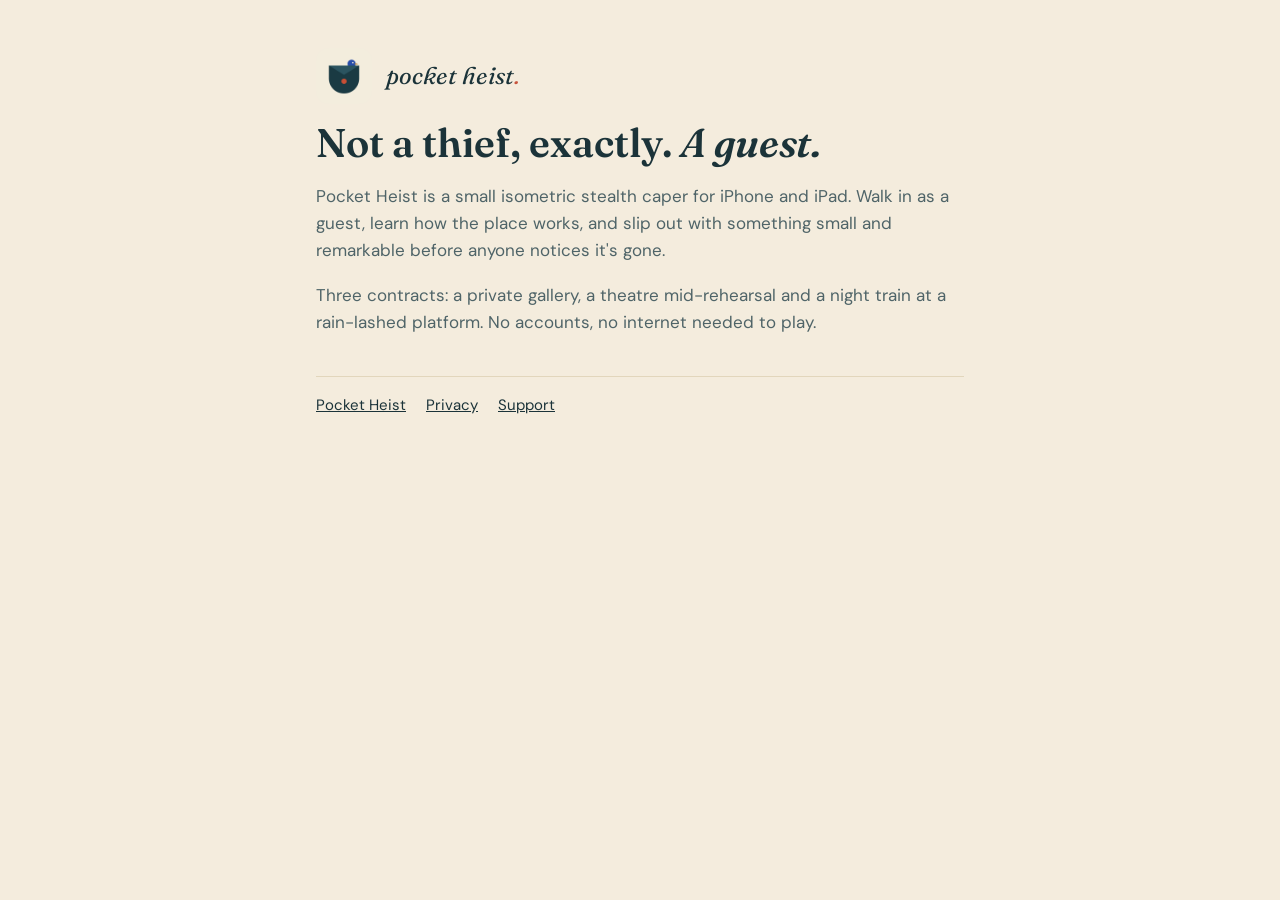
==== index.html @ b3bf0fcc "Pocket Heist site: home, privacy policy, support Co-Authored-By: Claude Opus 5.5 <noreply@anthropic." ====
<!doctype html><html lang="en"><head><meta charset="utf-8"><meta name="viewport" content="width=device-width,initial-scale=1"><link rel="stylesheet" href="https://fonts.googleapis.com/css2?family=DM+Sans:wght@400;500&family=Fraunces:ital,wght@0,600;1,500&display=swap"><link rel="stylesheet" href="style.css"><link rel="icon" href="icon.png"><title>Pocket Heist</title></head><body><main>
<div class="top"><img src="icon.png" alt=""><a href="./">pocket heist<span style="color:#C8553D">.</span></a></div>
<h1>Not a thief, exactly. <em>A guest.</em></h1>
<p>Pocket Heist is a small isometric stealth caper for iPhone and iPad. Walk in as a guest, learn how the place works, and slip out with something small and remarkable before anyone notices it's gone.</p>
<p>Three contracts: a private gallery, a theatre mid-rehearsal and a night train at a rain-lashed platform. No accounts, no internet needed to play.</p>
<nav><a href="./">Pocket Heist</a><a href="privacy.html">Privacy</a><a href="support.html">Support</a></nav>
</main></body></html>
---- style.css ----
:root { --paper: #F4ECDD; --ink: #1B3339; --soft: #4F6468; --red: #C8553D; --rule: #E2D6BC; }
* { box-sizing: border-box; }
body { margin: 0; background: var(--paper); color: var(--ink); font: 17px/1.6 "DM Sans", system-ui, sans-serif; }
main { max-width: 680px; margin: 0 auto; padding: 48px 16px 64px; }
h1, h2 { font-family: "Fraunces", Georgia, serif; font-weight: 600; line-height: 1.15; }
h1 { font-size: 40px; margin: 16px 0 4px; }
h1 .dot { color: var(--red); }
h2 { font-size: 22px; margin: 32px 0 8px; }
p, li { color: var(--soft); }
a { color: var(--ink); }
.top { display: flex; align-items: center; gap: 14px; }
.top img { width: 56px; height: 56px; border-radius: 13px; }
.top a { text-decoration: none; font-family: "Fraunces", Georgia, serif; font-style: italic; font-size: 24px; }
.muted { font-size: 14px; }
nav { margin-top: 40px; padding-top: 16px; border-top: 1px solid var(--rule); font-size: 15px; display: flex; gap: 20px; }
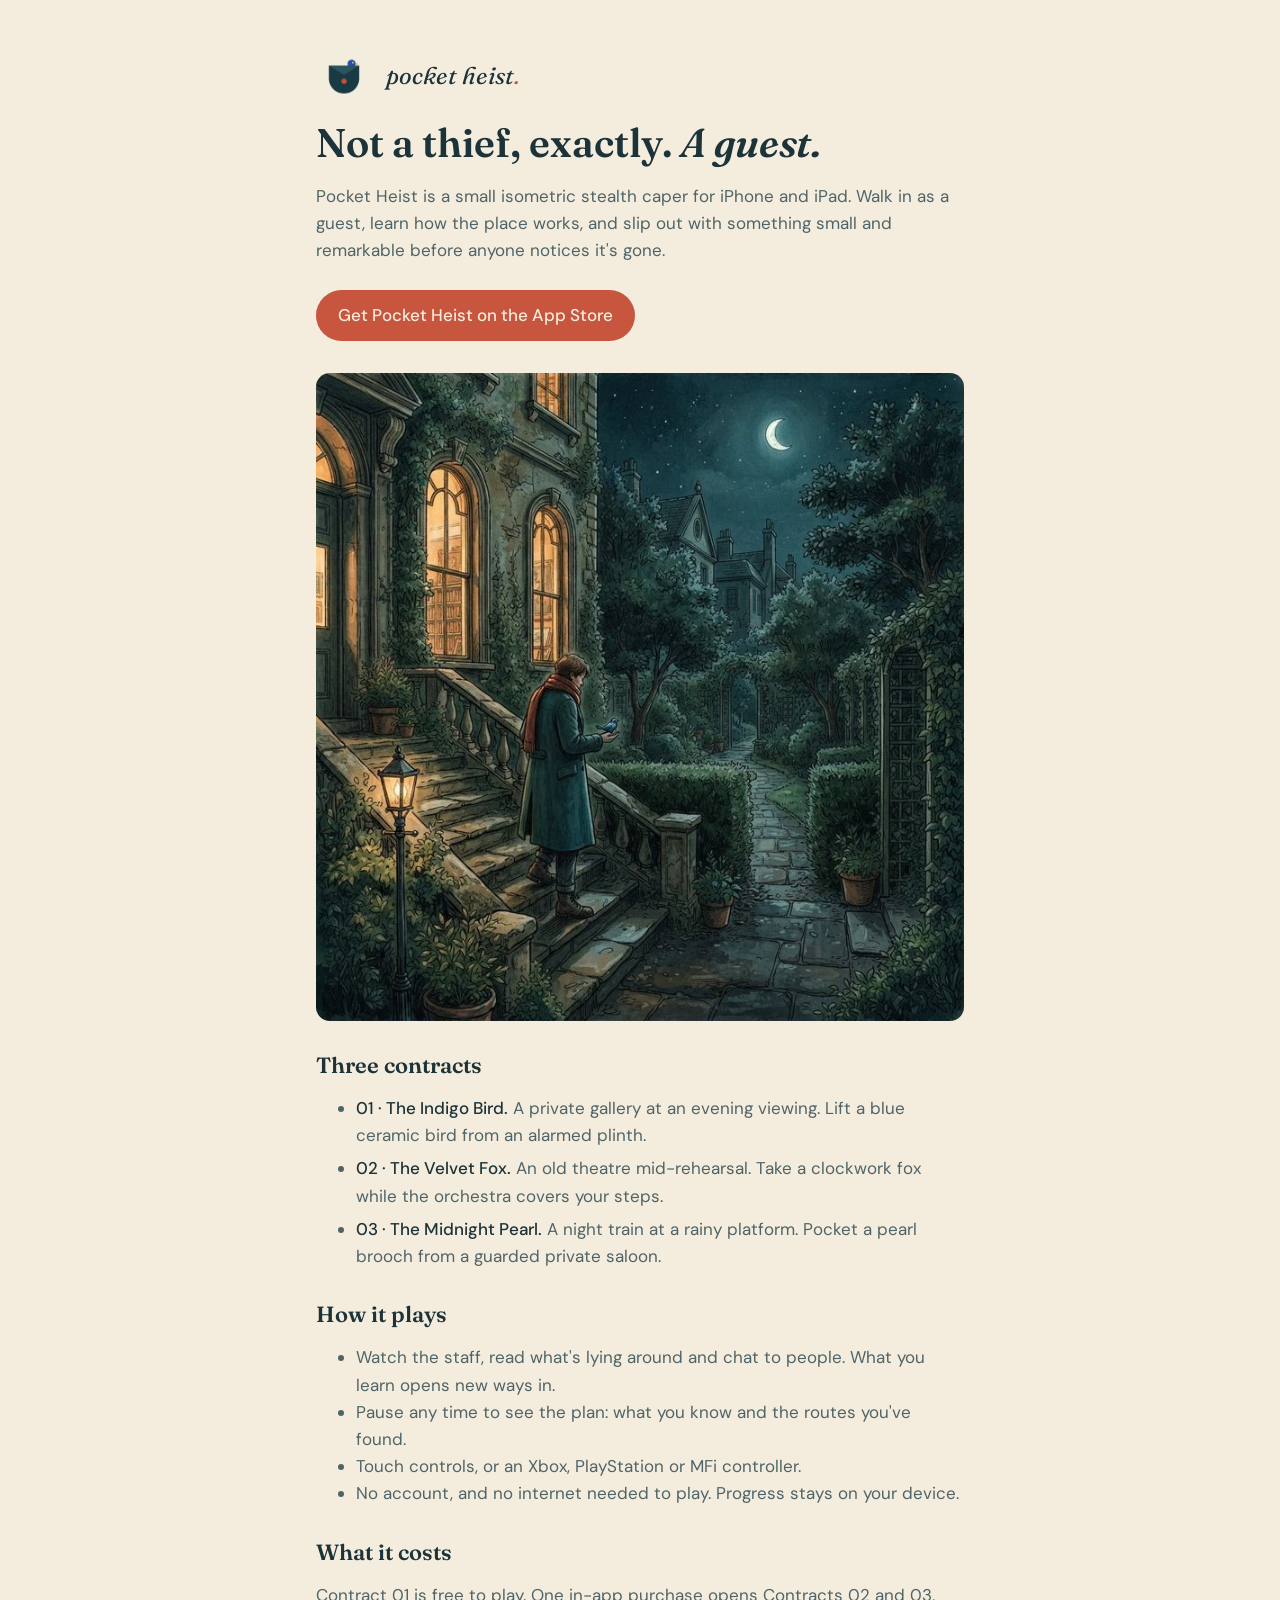
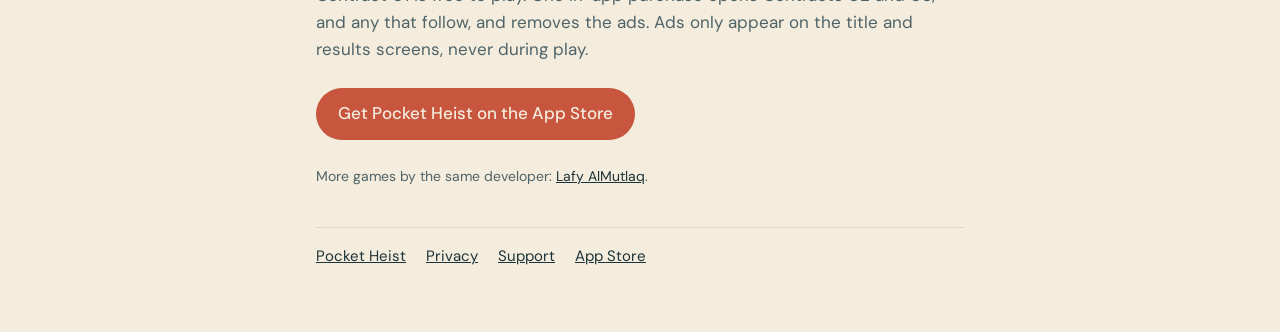
==== commit 92510946: "Site: App Store link, real art, and what the game costs The home page had no way to reach the App St" ====
--- a/index.html
+++ b/index.html
@@ -1,7 +1,33 @@
-<!doctype html><html lang="en"><head><meta charset="utf-8"><meta name="viewport" content="width=device-width,initial-scale=1"><link rel="stylesheet" href="https://fonts.googleapis.com/css2?family=DM+Sans:wght@400;500&family=Fraunces:ital,wght@0,600;1,500&display=swap"><link rel="stylesheet" href="style.css"><link rel="icon" href="icon.png"><title>Pocket Heist</title></head><body><main>
+<!doctype html><html lang="en"><head><meta charset="utf-8"><meta name="viewport" content="width=device-width,initial-scale=1"><link rel="stylesheet" href="https://fonts.googleapis.com/css2?family=DM+Sans:wght@400;500&family=Fraunces:ital,wght@0,600;1,500&display=swap"><link rel="stylesheet" href="style.css"><link rel="icon" href="icon.png"><title>Pocket Heist · a stealth caper for iPhone and iPad</title>
+<meta name="description" content="A small isometric stealth game for iPhone and iPad. Walk in as a guest, learn how the place works, and slip out with something remarkable. Three contracts, no account, plays offline.">
+<meta property="og:title" content="Pocket Heist">
+<meta property="og:description" content="Not a thief, exactly. A guest. A small isometric stealth caper for iPhone and iPad.">
+<meta property="og:type" content="website">
+<meta property="og:url" content="https://lafygit.github.io/pocket-heist/">
+<meta property="og:image" content="https://lafygit.github.io/pocket-heist/art/og.jpg">
+<meta name="twitter:card" content="summary_large_image">
+</head><body><main>
 <div class="top"><img src="icon.png" alt=""><a href="./">pocket heist<span style="color:#C8553D">.</span></a></div>
 <h1>Not a thief, exactly. <em>A guest.</em></h1>
 <p>Pocket Heist is a small isometric stealth caper for iPhone and iPad. Walk in as a guest, learn how the place works, and slip out with something small and remarkable before anyone notices it's gone.</p>
-<p>Three contracts: a private gallery, a theatre mid-rehearsal and a night train at a rain-lashed platform. No accounts, no internet needed to play.</p>
-<nav><a href="./">Pocket Heist</a><a href="privacy.html">Privacy</a><a href="support.html">Support</a></nav>
+<p><a class="store" href="https://apps.apple.com/sa/developer/lafi-almutlaq/id1896577159">Get Pocket Heist on the App Store</a></p>
+<img class="hero" src="art/indigo-bird.jpg" alt="Painted scene: a guest in a red scarf steps out of a lamplit gallery at night, holding a small blue bird" width="720" height="720">
+<h2>Three contracts</h2>
+<ul class="contracts">
+<li><b>01 · The Indigo Bird.</b> A private gallery at an evening viewing. Lift a blue ceramic bird from an alarmed plinth.</li>
+<li><b>02 · The Velvet Fox.</b> An old theatre mid-rehearsal. Take a clockwork fox while the orchestra covers your steps.</li>
+<li><b>03 · The Midnight Pearl.</b> A night train at a rainy platform. Pocket a pearl brooch from a guarded private saloon.</li>
+</ul>
+<h2>How it plays</h2>
+<ul>
+<li>Watch the staff, read what's lying around and chat to people. What you learn opens new ways in.</li>
+<li>Pause any time to see the plan: what you know and the routes you've found.</li>
+<li>Touch controls, or an Xbox, PlayStation or MFi controller.</li>
+<li>No account, and no internet needed to play. Progress stays on your device.</li>
+</ul>
+<h2>What it costs</h2>
+<p>Contract 01 is free to play. One in-app purchase opens Contracts 02 and 03, and any that follow, and removes the ads. Ads only appear on the title and results screens, never during play.</p>
+<p><a class="store" href="https://apps.apple.com/sa/developer/lafi-almutlaq/id1896577159">Get Pocket Heist on the App Store</a></p>
+<p class="muted">More games by the same developer: <a href="https://lafygit.github.io/">Lafy AlMutlaq</a>.</p>
+<nav><a href="./">Pocket Heist</a><a href="privacy.html">Privacy</a><a href="support.html">Support</a><a href="https://apps.apple.com/sa/developer/lafi-almutlaq/id1896577159">App Store</a></nav>
 </main></body></html>
--- a/style.css
+++ b/style.css
@@ -12,4 +12,9 @@
 .top img { width: 56px; height: 56px; border-radius: 13px; }
 .top a { text-decoration: none; font-family: "Fraunces", Georgia, serif; font-style: italic; font-size: 24px; }
 .muted { font-size: 14px; }
-nav { margin-top: 40px; padding-top: 16px; border-top: 1px solid var(--rule); font-size: 15px; display: flex; gap: 20px; }
+nav { margin-top: 40px; padding-top: 16px; border-top: 1px solid var(--rule); font-size: 15px; display: flex; flex-wrap: wrap; gap: 8px 20px; }
+.store { display: inline-block; margin: 8px 0; padding: 12px 22px; border-radius: 999px; background: var(--red); color: var(--paper); font-weight: 500; text-decoration: none; }
+.store:hover, .store:focus-visible { background: var(--ink); }
+.hero { display: block; width: 100%; height: auto; margin: 24px 0 8px; border-radius: 14px; }
+.contracts li { margin-bottom: 6px; }
+.contracts b { color: var(--ink); font-weight: 500; }
